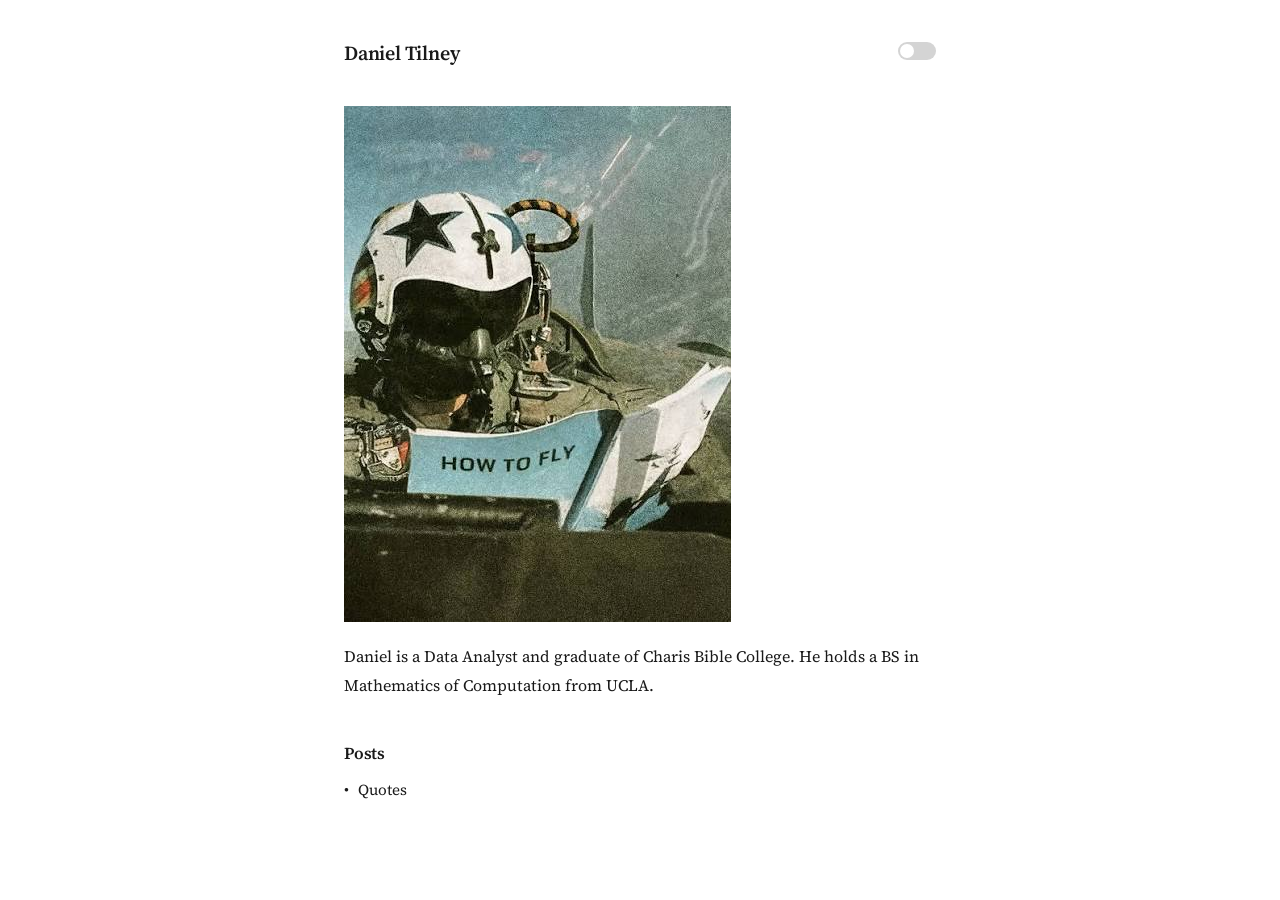
==== index.html @ 22667ab5 "Add profile photo, update bio text" ====
<!DOCTYPE html>
<html lang="en">
<head>
  <meta charset="UTF-8">
  <meta name="viewport" content="width=device-width, initial-scale=1">
  <title>Daniel Tilney</title>
  <meta name="description" content="Daniel Tilney's personal blog.">
  <link rel="preconnect" href="https://fonts.googleapis.com">
  <link rel="preconnect" href="https://fonts.gstatic.com" crossorigin>
  <link href="https://fonts.googleapis.com/css2?family=Source+Serif+4:ital,opsz,wght@0,8..60,400;0,8..60,600;1,8..60,400;1,8..60,600&display=swap" rel="stylesheet">
  <link rel="stylesheet" href="style.css">
  <script>
    // Apply dark mode before render to prevent flash
    (function() {
      const saved = localStorage.getItem('darkMode');
      let dark;
      if (saved !== null) {
        dark = saved === 'true';
      } else {
        dark = window.matchMedia('(prefers-color-scheme: dark)').matches;
      }
      if (dark) document.documentElement.classList.add('dark');
    })();
  </script>
</head>
<body>
  <header class="header">
    <div class="container">
      <div class="header-name"><a href="./">Daniel Tilney</a></div>
      <div class="header-right">
        <div class="toggle-switch">
          <input type="checkbox" id="color-mode" class="toggle-checkbox">
          <label for="color-mode" class="toggle-label"></label>
        </div>
      </div>
    </div>
  </header>

  <main class="page-main">
    <article>
      <div class="container">
        <section class="home-intro">
          <img src="images/profile.jpeg" alt="How to Fly">
          <p>Daniel is a Data Analyst and graduate of Charis Bible College. He holds a BS in Mathematics of Computation from UCLA.</p>
        </section>
        <section class="home-section">
          <h2>Posts</h2>
          <ul class="bullet-list">
            <li><a href="posts/quotes.html">Quotes</a></li>
          </ul>
        </section>
      </div>
    </article>
  </main>

  <script>
    // Dark mode toggle
    const checkbox = document.getElementById('color-mode');
    checkbox.checked = document.documentElement.classList.contains('dark');
    checkbox.addEventListener('change', function() {
      document.documentElement.classList.toggle('dark', this.checked);
      localStorage.setItem('darkMode', this.checked ? 'true' : 'false');
    });
    // Sync OS preference if no saved preference
    if (localStorage.getItem('darkMode') === null) {
      window.matchMedia('(prefers-color-scheme: dark)').addEventListener('change', (e) => {
        if (localStorage.getItem('darkMode') === null) {
          document.documentElement.classList.toggle('dark', e.matches);
          checkbox.checked = e.matches;
        }
      });
    }
  </script>
</body>
</html>
---- style.css ----
/* ---- CSS Variables / Theming ---- */
:root {
  --color-bg: #ffffff;
  --color-text: #1a1a1a;
  --color-text-secondary: #6b6b6b;
  --color-border: #e0e0e0;
  --color-link: #1a1a1a;
  --color-link-hover: #555555;
  --color-toggle-bg: #d4d4d4;
  --color-toggle-knob: #ffffff;
  --color-selection: rgba(0, 100, 255, 0.26);
  --color-blockquote-border: #d4d4d4;
  --color-blockquote-bg: transparent;
  --container-width: 640px;
  --font-body: 'Source Serif 4', 'Georgia', serif;
  --font-heading: 'Source Serif 4', 'Georgia', serif;
}

html.dark {
  --color-bg: #1a1a1a;
  --color-text: #e8e8e8;
  --color-text-secondary: #999999;
  --color-border: #333333;
  --color-link: #e8e8e8;
  --color-link-hover: #bbbbbb;
  --color-toggle-bg: #555555;
  --color-toggle-knob: #e8e8e8;
  --color-blockquote-border: #444444;
}

/* ---- Reset & Base ---- */
*, *::before, *::after {
  margin: 0;
  padding: 0;
  box-sizing: border-box;
}

html {
  font-size: 16px;
  scroll-behavior: smooth;
}

body {
  font-family: var(--font-body);
  color: var(--color-text);
  background-color: var(--color-bg);
  line-height: 1.7;
  transition: background-color 0.2s ease, color 0.2s ease;
  -webkit-font-smoothing: antialiased;
  -moz-osx-font-smoothing: grayscale;
}

::selection {
  background-color: var(--color-selection);
  color: inherit;
}

::-moz-selection {
  background-color: var(--color-selection);
  color: inherit;
}

/* ---- Container ---- */
.container {
  max-width: var(--container-width);
  margin: 0 auto;
  padding: 0 1.5rem;
}

/* ---- Header ---- */
.header {
  padding: 2.5rem 0 0;
}

.header .container {
  display: flex;
  align-items: baseline;
  justify-content: space-between;
}

.header-name {
  font-family: var(--font-heading);
  font-size: 1.25rem;
  font-weight: 600;
  letter-spacing: -0.01em;
  line-height: 1.3;
}

.header-name a {
  color: var(--color-text);
  text-decoration: none;
}

.header-name a:hover {
  color: var(--color-link-hover);
}

.header-right {
  display: flex;
  align-items: center;
  gap: 1.25rem;
}

.header-nav a {
  font-size: 0.875rem;
  color: var(--color-text-secondary);
  text-decoration: none;
  letter-spacing: 0.01em;
}

.header-nav a:hover {
  color: var(--color-text);
}

/* ---- Dark/Light Toggle ---- */
.toggle-switch {
  position: relative;
  display: inline-block;
}

.toggle-checkbox {
  opacity: 0;
  width: 0;
  height: 0;
  position: absolute;
}

.toggle-label {
  display: block;
  width: 38px;
  height: 18px;
  background-color: var(--color-toggle-bg);
  border-radius: 9px;
  cursor: pointer;
  position: relative;
  transition: background-color 0.2s ease;
}

.toggle-label::before {
  content: "";
  position: absolute;
  height: 14px;
  width: 14px;
  left: 2px;
  bottom: 2px;
  background-color: var(--color-toggle-knob);
  border-radius: 50%;
  transition: transform 0.2s ease;
}

.toggle-checkbox:checked + .toggle-label::before {
  transform: translateX(20px);
}

.toggle-checkbox:focus-visible + .toggle-label {
  outline: 2px solid var(--color-text);
  outline-offset: 2px;
}

/* ---- Main Content ---- */
.page-main {
  padding: 2.5rem 0 4rem;
}

.home-intro img {
  display: block;
  max-width: 100%;
  margin-bottom: 1.25rem;
}
.home-intro {
  font-size: 1rem;
  line-height: 1.8;
  margin-bottom: 2.5rem;
}

.home-intro a {
  color: var(--color-text);
  text-decoration: underline;
  text-underline-offset: 2px;
}

.home-section {
  margin-bottom: 2rem;
}

.home-section h2 {
  font-family: var(--font-heading);
  font-size: 1.05rem;
  font-weight: 600;
  margin-bottom: 0.5rem;
  letter-spacing: -0.01em;
}

.bullet-list {
  list-style: none;
  padding-left: 0;
}

.bullet-list li {
  padding-left: 0.85em;
  position: relative;
  margin-bottom: 0.2rem;
}

.bullet-list li::before {
  content: "•";
  position: absolute;
  left: 0;
  color: var(--color-text);
}

.bullet-list a {
  color: var(--color-link);
  text-decoration: none;
  font-size: 0.95rem;
}

.bullet-list a:hover {
  text-decoration: underline;
  text-underline-offset: 2px;
}

.bullet-list .meta {
  color: var(--color-text-secondary);
  font-size: 0.85rem;
}

/* ---- Post Page ---- */
.post-header {
  margin-bottom: 2.5rem;
}

.post-header h1 {
  font-family: var(--font-heading);
  font-size: 1.75rem;
  font-weight: 600;
  letter-spacing: -0.02em;
  line-height: 1.3;
  margin-bottom: 0.5rem;
  text-wrap: balance;
}

.post-meta {
  font-size: 0.85rem;
  color: var(--color-text-secondary);
}

.post-content {
  font-size: 1rem;
  line-height: 1.8;
}

.post-content p {
  margin-bottom: 1.25rem;
}

/* ---- Quotes ---- */
.quotes-list {
  list-style: none;
  padding: 0;
}

.quotes-list li {
  margin-bottom: 2rem;
}

.quote-text {
  font-family: var(--font-body);
  font-size: 1rem;
  line-height: 1.8;
  font-style: italic;
  margin-bottom: 0.35rem;
}

.quote-attribution {
  font-size: 0.875rem;
  color: var(--color-text-secondary);
  font-style: normal;
}

.quote-attribution::before {
  content: "— ";
}

hr.divider {
  border: none;
  border-top: 1px solid var(--color-border);
  margin: 2rem 0;
}

/* ---- Back Link ---- */
.back-link {
  display: inline-block;
  font-size: 0.875rem;
  color: var(--color-text-secondary);
  text-decoration: none;
  margin-bottom: 1.5rem;
}

.back-link:hover {
  color: var(--color-text);
}

/* ---- Footer ---- */
.footer {
  padding: 2rem 0;
  border-top: 1px solid var(--color-border);
  margin-top: 2rem;
}

.footer p {
  font-size: 0.8rem;
  color: var(--color-text-secondary);
}

/* ---- Responsive ---- */
@media (max-width: 480px) {
  .header {
    padding: 1.5rem 0 0;
  }

  .header-name {
    font-size: 1.1rem;
  }

  .post-header h1 {
    font-size: 1.4rem;
  }

  .page-main {
    padding: 2rem 0 3rem;
  }
}
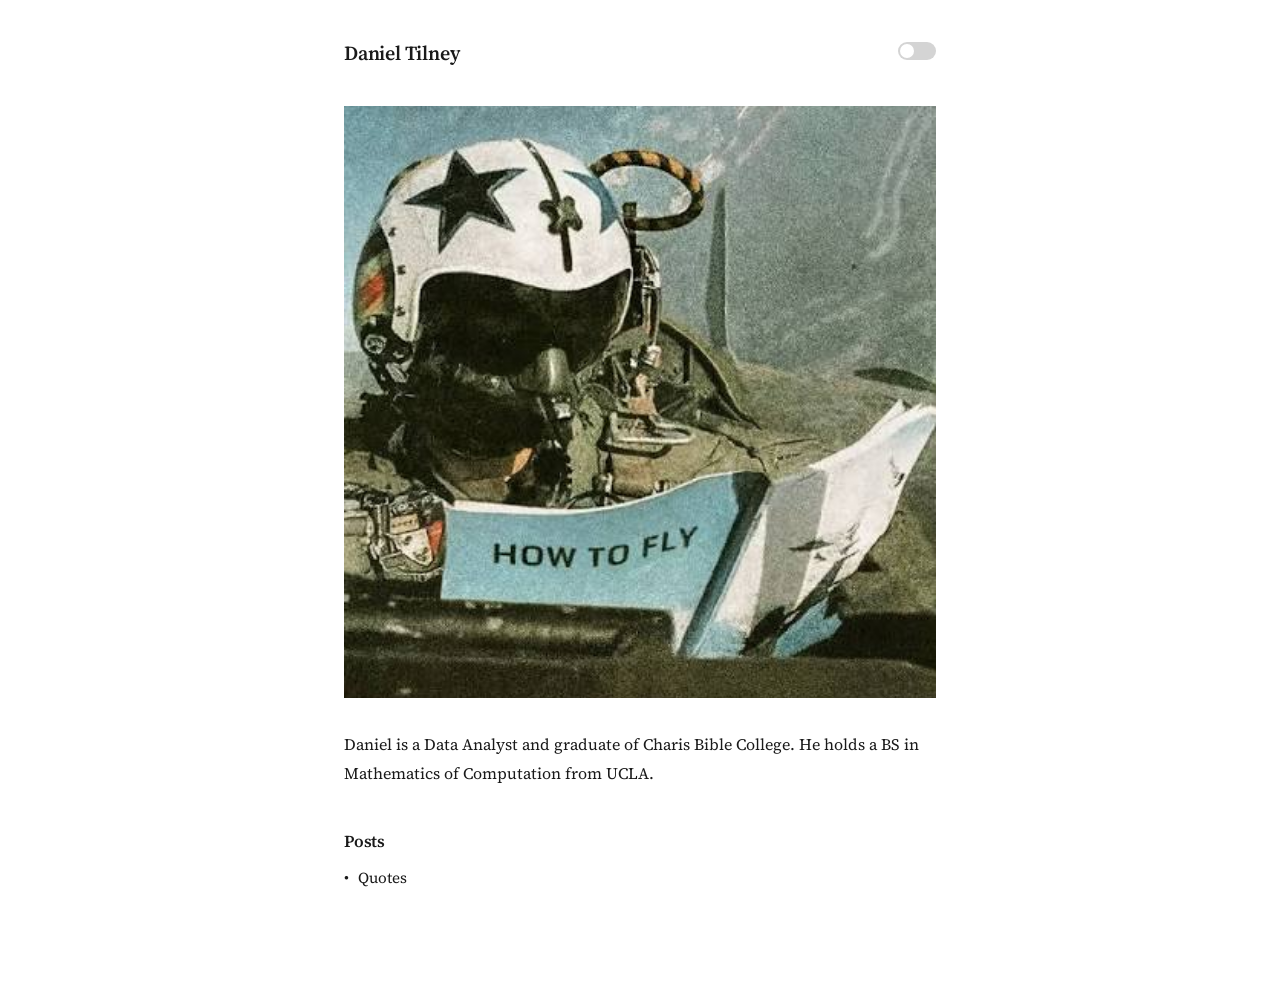
==== commit 15896d12: "Cache bust CSS" ====
--- a/index.html
+++ b/index.html
@@ -8,7 +8,7 @@
   <link rel="preconnect" href="https://fonts.googleapis.com">
   <link rel="preconnect" href="https://fonts.gstatic.com" crossorigin>
   <link href="https://fonts.googleapis.com/css2?family=Source+Serif+4:ital,opsz,wght@0,8..60,400;0,8..60,600;1,8..60,400;1,8..60,600&display=swap" rel="stylesheet">
-  <link rel="stylesheet" href="style.css">
+  <link rel="stylesheet" href="style.css?v=2">
   <script>
     // Apply dark mode before render to prevent flash
     (function() {
--- a/style.css
+++ b/style.css
@@ -164,8 +164,10 @@
 
 .home-intro img {
   display: block;
-  max-width: 100%;
-  margin-bottom: 1.25rem;
+  width: 100%;
+  aspect-ratio: 1 / 1;
+  object-fit: cover;
+  margin-bottom: 2rem;
 }
 .home-intro {
   font-size: 1rem;
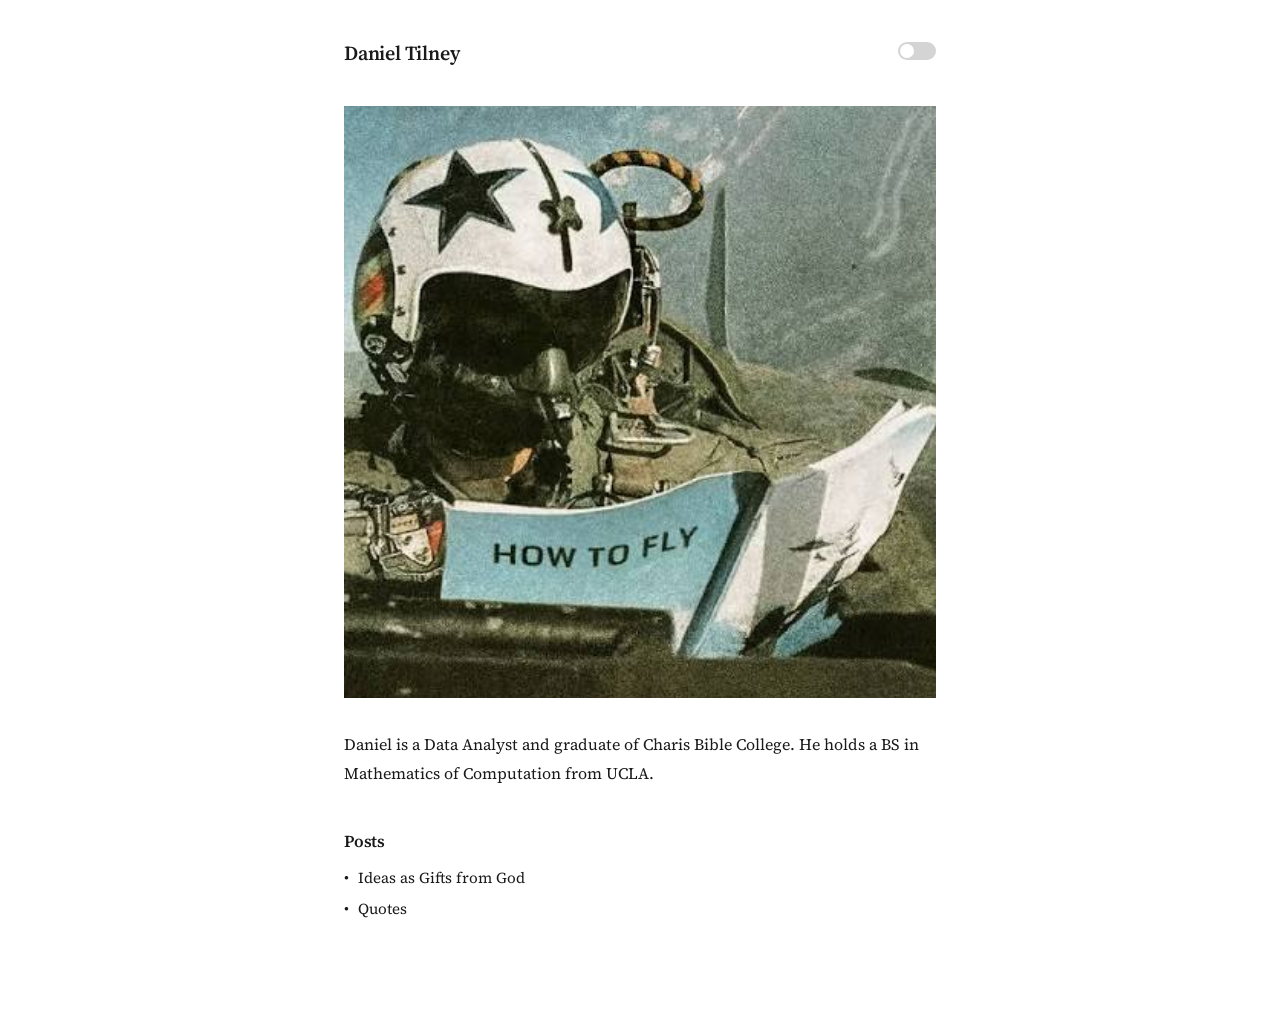
==== commit 2f79aa2a: "Add new post: Ideas as Gifts from God" ====
--- a/index.html
+++ b/index.html
@@ -46,6 +46,7 @@
         <section class="home-section">
           <h2>Posts</h2>
           <ul class="bullet-list">
+            <li><a href="posts/ideas-as-gifts-from-god.html">Ideas as Gifts from God</a></li>
             <li><a href="posts/quotes.html">Quotes</a></li>
           </ul>
         </section>
--- a/style.css
+++ b/style.css
@@ -256,6 +256,53 @@
   margin-bottom: 1.25rem;
 }
 
+.post-content h2 {
+  font-family: var(--font-heading);
+  font-size: 1.25rem;
+  font-weight: 600;
+  letter-spacing: -0.01em;
+  margin-top: 2.5rem;
+  margin-bottom: 1rem;
+}
+
+.post-content blockquote {
+  border-left: 3px solid var(--color-blockquote-border);
+  padding-left: 1.25rem;
+  margin: 0 0 1.25rem 0;
+  font-style: italic;
+  color: var(--color-text-secondary);
+}
+
+/* ---- Quote Filters ---- */
+.quote-filters {
+  display: flex;
+  flex-wrap: wrap;
+  gap: 0.5rem;
+}
+
+.quote-filter {
+  font-family: var(--font-body);
+  font-size: 0.8rem;
+  padding: 0.3rem 0.75rem;
+  border-radius: 999px;
+  border: 1px solid var(--color-border);
+  background: transparent;
+  color: var(--color-text-secondary);
+  cursor: pointer;
+  transition: background-color 0.15s ease, color 0.15s ease, border-color 0.15s ease;
+}
+
+.quote-filter:hover {
+  color: var(--color-text);
+  border-color: var(--color-text-secondary);
+}
+
+.quote-filter.active {
+  background: var(--color-text);
+  color: var(--color-bg);
+  border-color: var(--color-text);
+}
+
 /* ---- Quotes ---- */
 .quotes-list {
   list-style: none;
@@ -263,7 +310,7 @@
 }
 
 .quotes-list li {
-  margin-bottom: 2rem;
+  margin-bottom: 2.25rem;
 }
 
 .quote-text {
@@ -271,17 +318,29 @@
   font-size: 1rem;
   line-height: 1.8;
   font-style: italic;
-  margin-bottom: 0.35rem;
-}
-
-.quote-attribution {
-  font-size: 0.875rem;
+  margin-bottom: 0.2rem;
+}
+
+.quote-meta {
+  font-size: 0.84rem;
   color: var(--color-text-secondary);
   font-style: normal;
-}
-
-.quote-attribution::before {
-  content: "— ";
+  margin-bottom: 0;
+}
+
+.quote-meta-detail {
+  font-size: 0.78rem;
+  color: var(--color-text-secondary);
+  opacity: 0.6;
+}
+
+/* Override .post-content p margins for quote elements */
+.post-content .quote-text {
+  margin-bottom: 0.2rem;
+}
+
+.post-content .quote-meta {
+  margin-bottom: 0;
 }
 
 hr.divider {
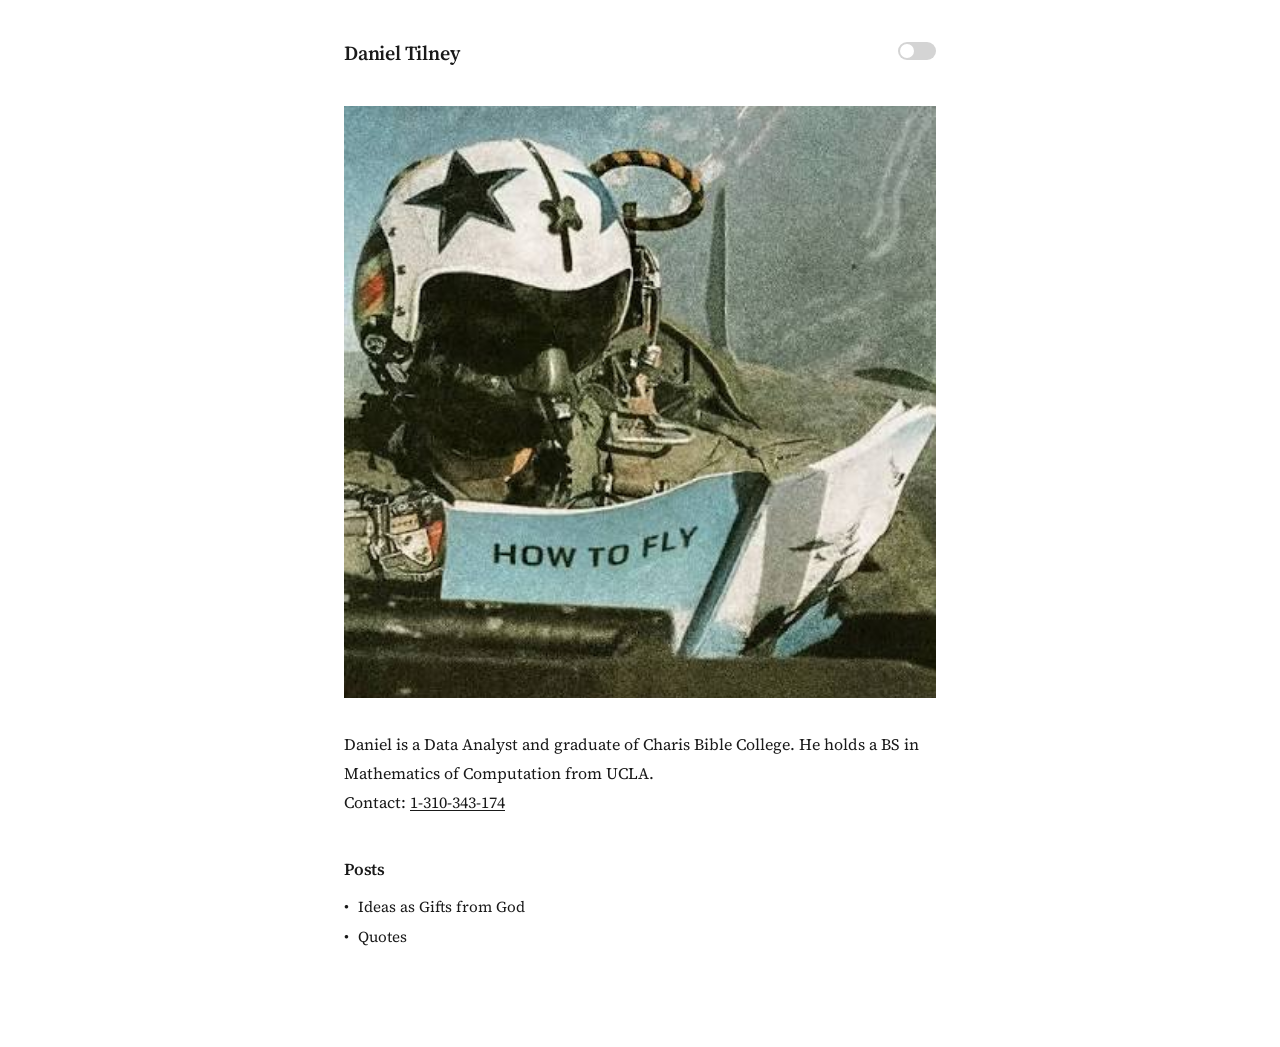
==== commit 6d0154bd: "Add contact phone number to homepage" ====
--- a/index.html
+++ b/index.html
@@ -42,6 +42,7 @@
         <section class="home-intro">
           <img src="images/profile.jpeg" alt="How to Fly">
           <p>Daniel is a Data Analyst and graduate of Charis Bible College. He holds a BS in Mathematics of Computation from UCLA.</p>
+          <p>Contact: <a href="tel:1310343174">1-310-343-174</a></p>
         </section>
         <section class="home-section">
           <h2>Posts</h2>
--- a/style.css
+++ b/style.css
@@ -273,6 +273,33 @@
   color: var(--color-text-secondary);
 }
 
+.post-content sup a {
+  color: var(--color-text);
+  text-decoration: none;
+  font-size: 0.75rem;
+  font-style: normal;
+}
+
+.post-content sup a:hover {
+  text-decoration: underline;
+}
+
+.bibliography {
+  padding-left: 1.25rem;
+  font-size: 0.875rem;
+  line-height: 1.7;
+}
+
+.bibliography li {
+  margin-bottom: 0.75rem;
+}
+
+.bibliography a {
+  color: var(--color-text);
+  text-decoration: underline;
+  text-underline-offset: 2px;
+}
+
 /* ---- Quote Filters ---- */
 .quote-filters {
   display: flex;
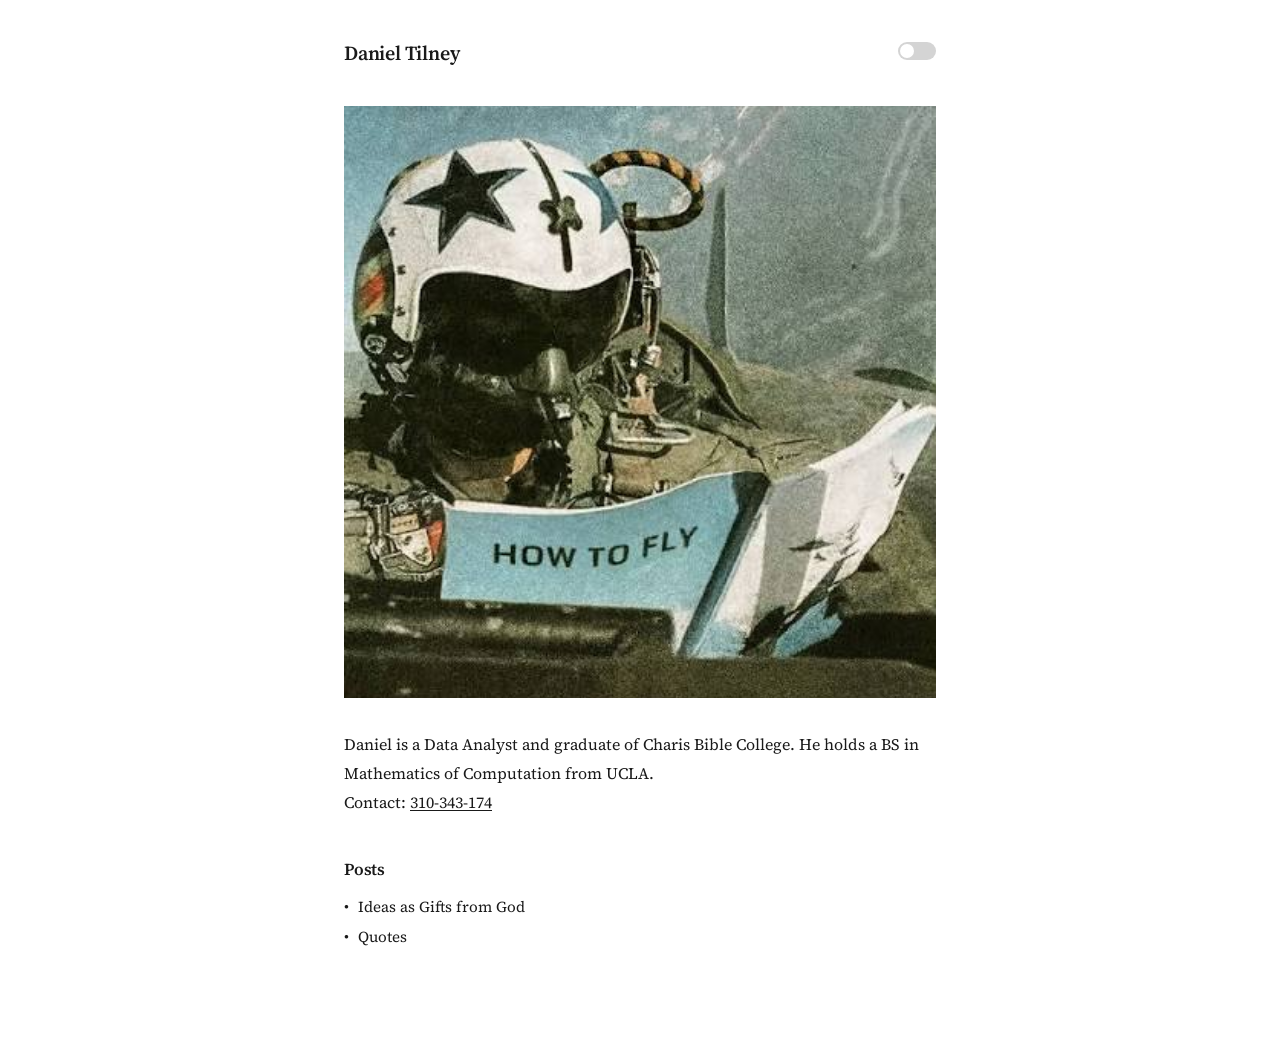
==== commit cfb39835: "Remove leading 1 from phone number" ====
--- a/index.html
+++ b/index.html
@@ -42,7 +42,7 @@
         <section class="home-intro">
           <img src="images/profile.jpeg" alt="How to Fly">
           <p>Daniel is a Data Analyst and graduate of Charis Bible College. He holds a BS in Mathematics of Computation from UCLA.</p>
-          <p>Contact: <a href="tel:1310343174">1-310-343-174</a></p>
+          <p>Contact: <a href="tel:310343174">310-343-174</a></p>
         </section>
         <section class="home-section">
           <h2>Posts</h2>
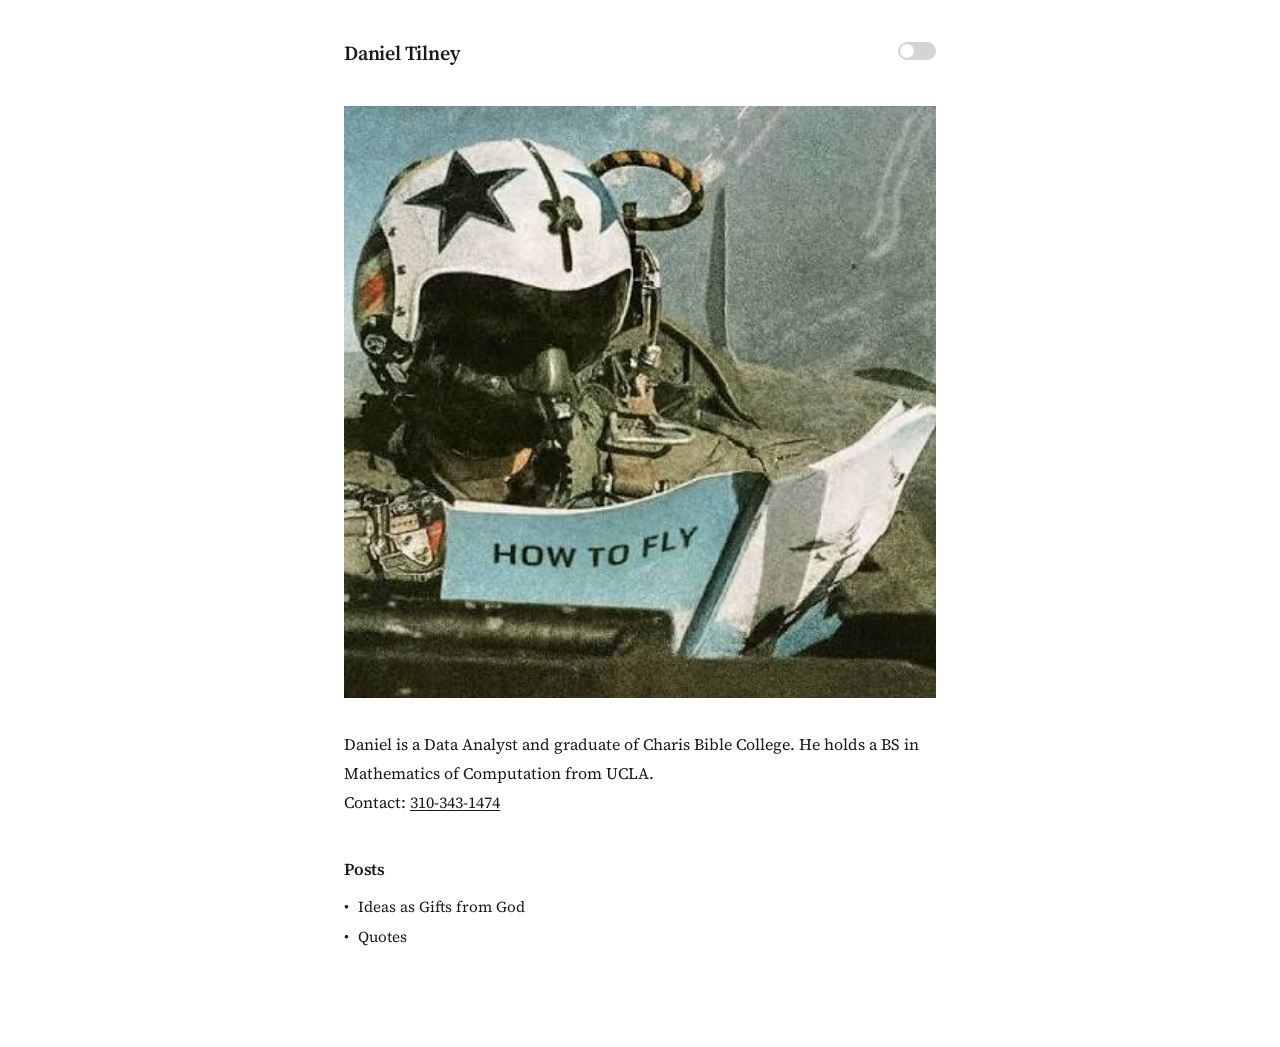
==== commit c49ee91a: "Fix phone number" ====
--- a/index.html
+++ b/index.html
@@ -42,7 +42,7 @@
         <section class="home-intro">
           <img src="images/profile.jpeg" alt="How to Fly">
           <p>Daniel is a Data Analyst and graduate of Charis Bible College. He holds a BS in Mathematics of Computation from UCLA.</p>
-          <p>Contact: <a href="tel:310343174">310-343-174</a></p>
+          <p>Contact: <a href="tel:3103431474">310-343-1474</a></p>
         </section>
         <section class="home-section">
           <h2>Posts</h2>
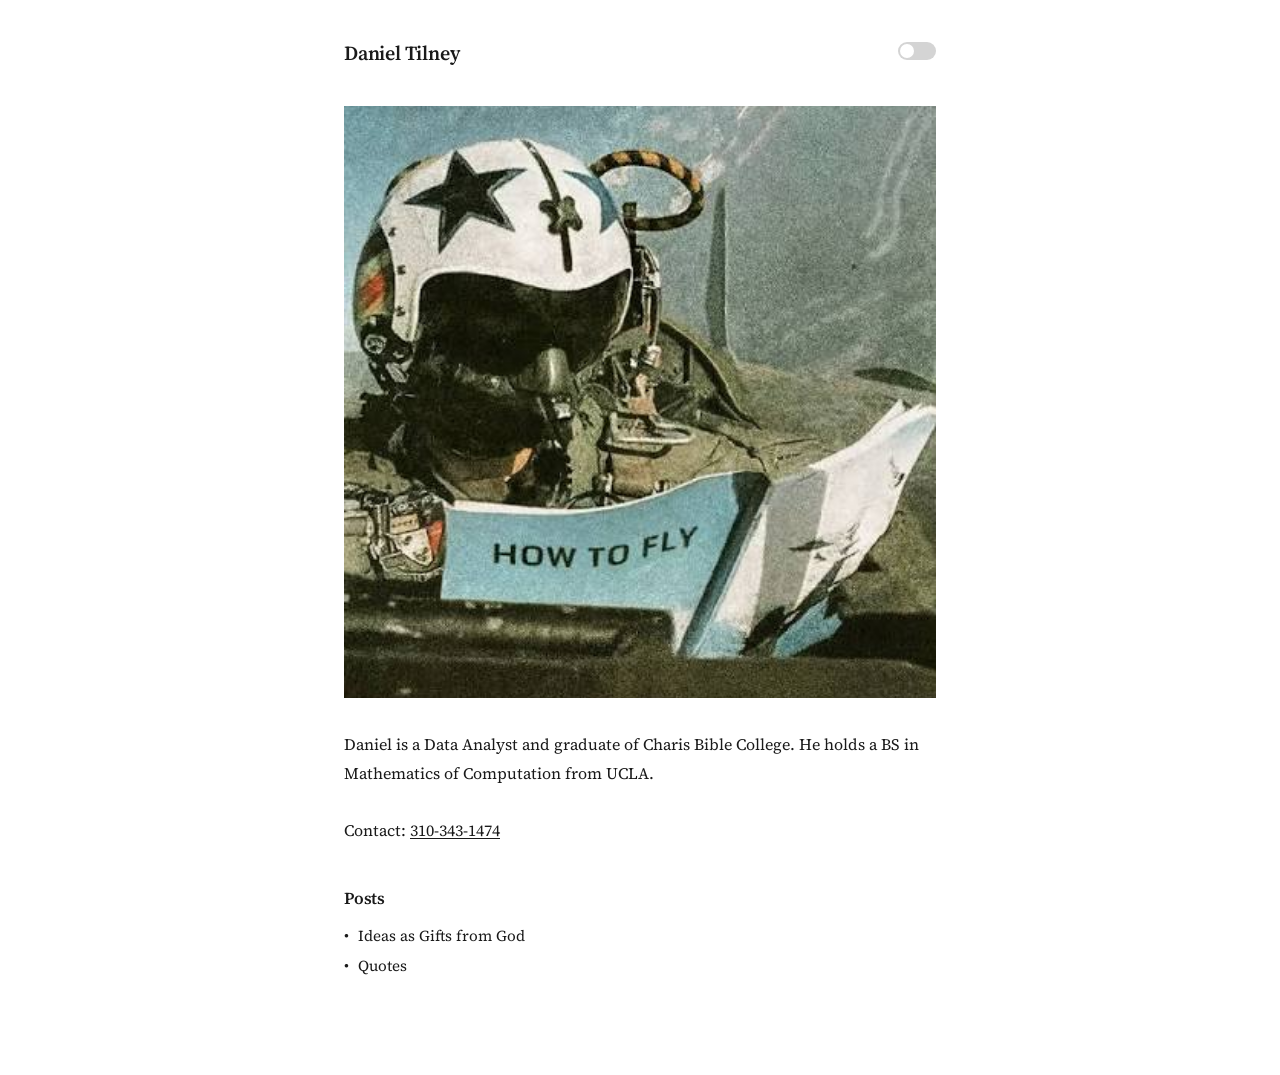
==== commit 33d158a4: "Add line break before contact" ====
--- a/index.html
+++ b/index.html
@@ -42,7 +42,8 @@
         <section class="home-intro">
           <img src="images/profile.jpeg" alt="How to Fly">
           <p>Daniel is a Data Analyst and graduate of Charis Bible College. He holds a BS in Mathematics of Computation from UCLA.</p>
-          <p>Contact: <a href="tel:3103431474">310-343-1474</a></p>
+          <br>
+          <p>Contact: <a href="sms:3103431474">310-343-1474</a></p>
         </section>
         <section class="home-section">
           <h2>Posts</h2>
